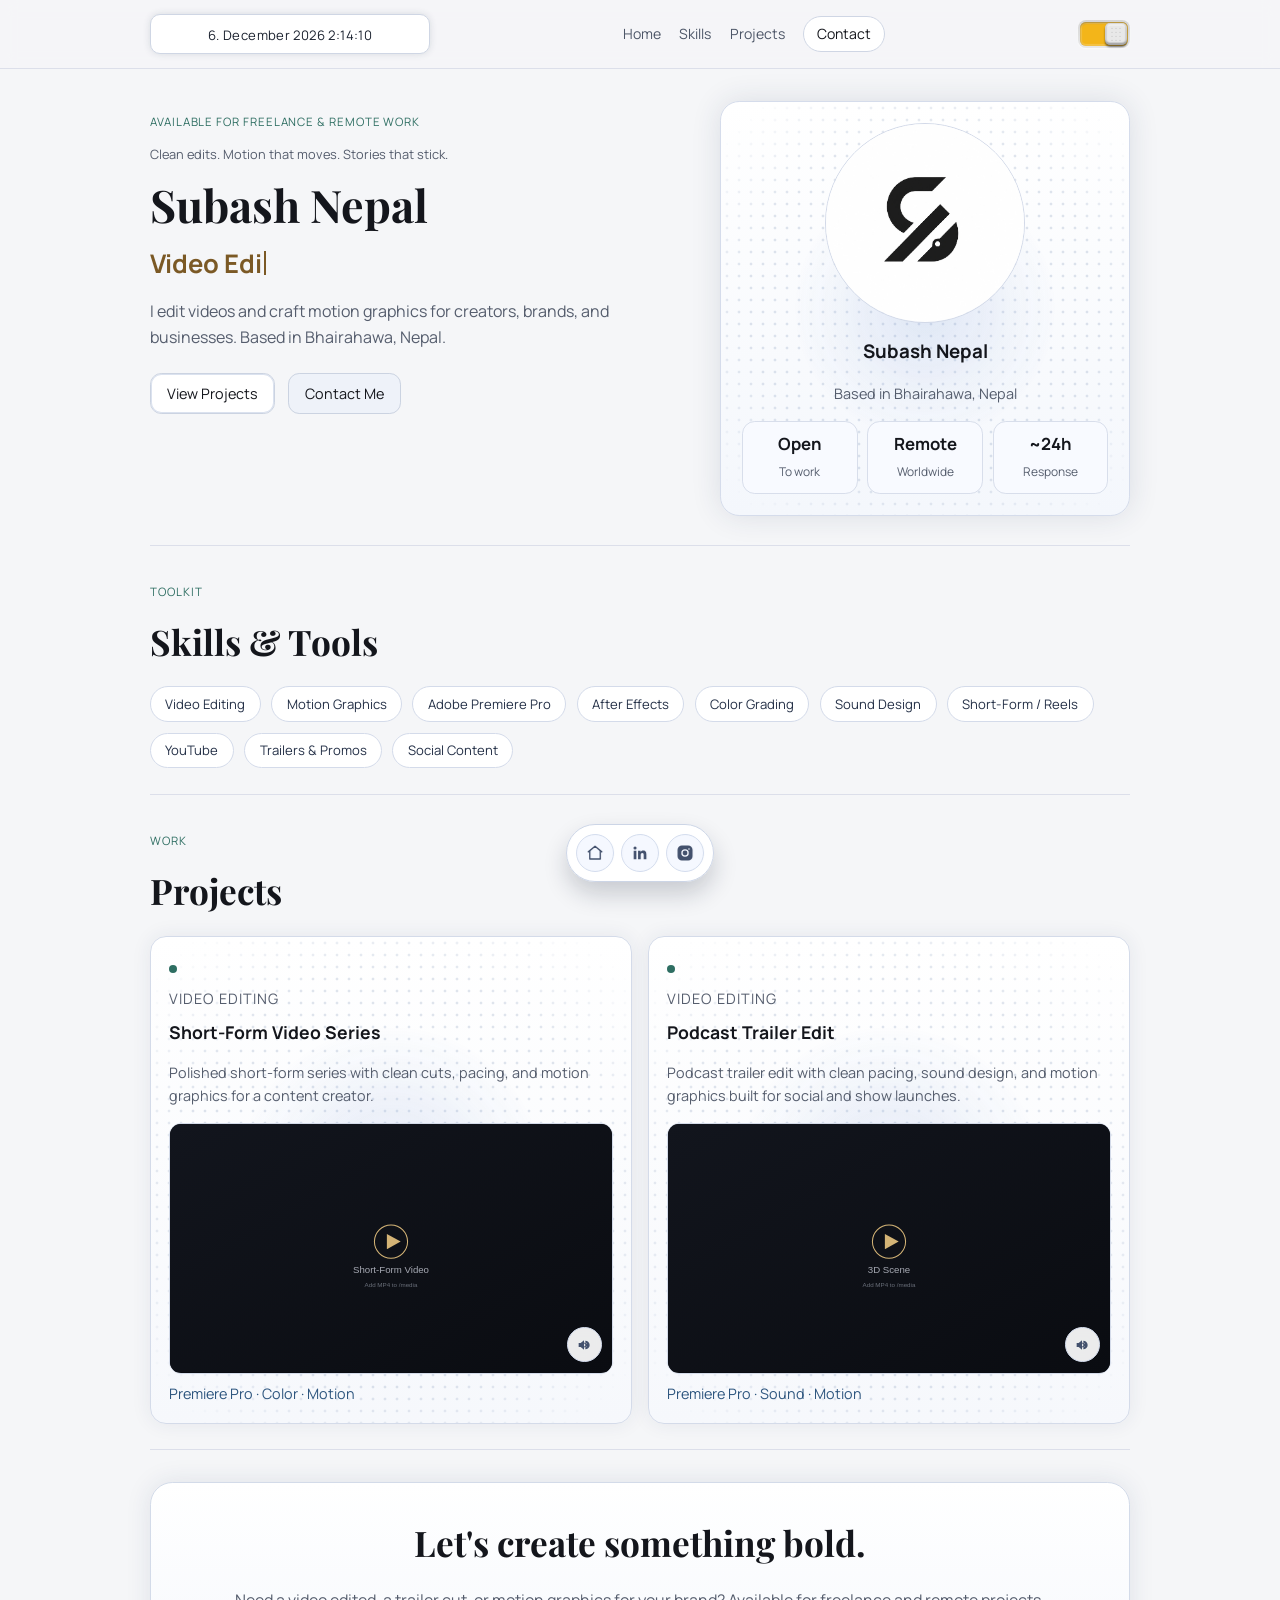
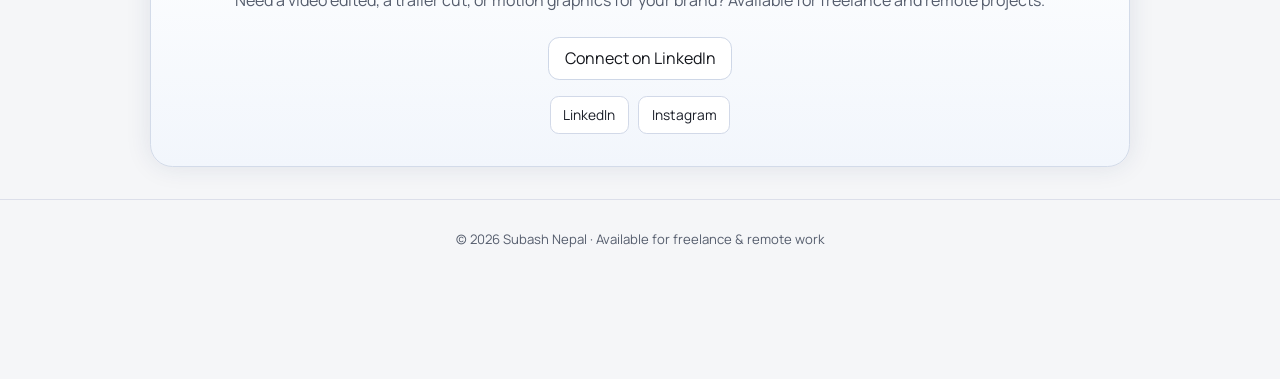
==== index.html @ dfe5659e "Initial commit: Subash Nepal Portfolio Website" ====
<!DOCTYPE html>
<html lang="en">
<head>
  <meta charset="UTF-8">
  <meta name="viewport" content="width=device-width, initial-scale=1.0">
  <meta name="referrer" content="strict-origin-when-cross-origin">
  <title>Subash Nepal | Video Editor &amp; Motion Designer</title>
  <meta name="description" content="Subash Nepal is a video editor and motion designer from Bhairahawa, Nepal. Available for freelance and remote work.">
  <link rel="icon" type="image/webp" href="media/SubashNepal.webp">
  <link rel="preconnect" href="https://fonts.googleapis.com">
  <link rel="preconnect" href="https://fonts.gstatic.com" crossorigin>
  <link href="https://fonts.googleapis.com/css2?family=Manrope:wght@400;500;600;700;800&family=Playfair+Display:wght@600;700&display=swap" rel="stylesheet">
  <link rel="stylesheet" href="style.css">
</head>
<body>
  <header class="site-header">
    <div class="container nav-shell">
      <div id="clock" class="clock nav-clock" aria-live="polite">loading ...</div>
      <nav class="nav-links" aria-label="Main navigation">
        <a href="#home">Home</a>
        <a href="#skills">Skills</a>
        <a href="#projects">Projects</a>
        <a class="contact-pill" href="#contact">Contact</a>
      </nav>
      <div class="toggle-wrapper" title="Toggle theme">
        <input id="theme-toggle" class="toggle-checkbox" type="checkbox" aria-label="Toggle theme">
        <div class="toggle-container">
          <div class="toggle-button">
            <div class="toggle-button-circles-container">
              <div class="toggle-button-circle"></div>
              <div class="toggle-button-circle"></div>
              <div class="toggle-button-circle"></div>
              <div class="toggle-button-circle"></div>
              <div class="toggle-button-circle"></div>
              <div class="toggle-button-circle"></div>
              <div class="toggle-button-circle"></div>
              <div class="toggle-button-circle"></div>
              <div class="toggle-button-circle"></div>
              <div class="toggle-button-circle"></div>
              <div class="toggle-button-circle"></div>
              <div class="toggle-button-circle"></div>
            </div>
          </div>
        </div>
      </div>
    </div>
  </header>

  <main class="container">
    <section id="home" class="hero">
      <div class="hero-left">
        <p class="label">Available for freelance &amp; remote work</p>
        <div class="typewriter-wrap" aria-live="polite">
          <p class="typewriter-kicker">Clean edits. Motion that moves. Stories that stick.</p>
          <h1 id="typewriter-name" class="typewriter-line"></h1>
          <h2 id="typewriter-role" class="typewriter-line role"></h2>
        </div>
        <p class="intro">
          I edit videos and craft motion graphics for creators, brands, and businesses. Based in Bhairahawa, Nepal.
        </p>
        <div class="hero-actions">
          <a class="btn btn-primary" href="#projects">View Projects</a>
          <a class="btn btn-ghost" href="#contact">Contact Me</a>
        </div>
      </div>

      <aside class="hero-card">
        <span class="dotted-glow" aria-hidden="true"></span>
        <img class="avatar" src="media/SubashNepal.webp" alt="Subash Nepal" width="200" height="200">
        <h3>Subash Nepal</h3>
        <p>Based in Bhairahawa, Nepal</p>
        <div class="stats">
          <div><strong>Open</strong><span>To work</span></div>
          <div><strong>Remote</strong><span>Worldwide</span></div>
          <div><strong>~24h</strong><span>Response</span></div>
        </div>
      </aside>
    </section>

    <section id="skills" class="section-block">
      <p class="kicker">Toolkit</p>
      <h4>Skills &amp; Tools</h4>
      <div class="chip-list">
        <span>Video Editing</span>
        <span>Motion Graphics</span>
        <span>Adobe Premiere Pro</span>
        <span>After Effects</span>
        <span>Color Grading</span>
        <span>Sound Design</span>
        <span>Short-Form / Reels</span>
        <span>YouTube</span>
        <span>Trailers &amp; Promos</span>
        <span>Social Content</span>
      </div>
    </section>

    <section id="projects" class="section-block">
      <p class="kicker">Work</p>
      <h4>Projects</h4>
      <div class="project-grid">
        <article class="project-card">
          <span class="dotted-glow" aria-hidden="true"></span>
          <span class="dot" aria-hidden="true"></span>
          <p class="project-cat">Video Editing</p>
          <h5>Short-Form Video Series</h5>
          <p>Polished short-form series with clean cuts, pacing, and motion graphics for a content creator.</p>
          <div class="project-media">
            <video class="bare-video" autoplay muted loop playsinline preload="metadata" poster="media/short-form-poster.svg">
              <source src="media/short-form-series.mp4" type="video/mp4">
            </video>
            <button type="button" class="mute-btn" aria-label="Unmute video" aria-pressed="true">
              <svg class="icon-muted" viewBox="0 0 24 24" aria-hidden="true"><path fill="currentColor" d="M16.5 12a4.5 4.5 0 0 0-2.5-4V5.5a6.5 6.5 0 0 1 0 13v-2.5a4.5 4.5 0 0 0 2.5-4zM4 9v6h3l5 4V5L7 9H4zm13.5 3L20 14.5 18.5 16 16 13.5 13.5 16 12 14.5 14.5 12 12 9.5 13.5 8 16 10.5 18.5 8 20 9.5 17.5 12z"/></svg>
              <svg class="icon-unmuted" viewBox="0 0 24 24" aria-hidden="true"><path fill="currentColor" d="M4 9v6h3l5 4V5L7 9H4zm11.5 3a4.5 4.5 0 0 0-2.5-4v8a4.5 4.5 0 0 0 2.5-4zm-2.5-8.5v2.5a6.5 6.5 0 0 1 0 13v2.5a9 9 0 0 0 0-18z"/></svg>
            </button>
          </div>
          <p class="project-tools">Premiere Pro · Color · Motion</p>
        </article>

        <article class="project-card">
          <span class="dotted-glow" aria-hidden="true"></span>
          <span class="dot" aria-hidden="true"></span>
          <p class="project-cat">Video Editing</p>
          <h5>Podcast Trailer Edit</h5>
          <p>Podcast trailer edit with clean pacing, sound design, and motion graphics built for social and show launches.</p>
          <div class="project-media">
            <video class="bare-video" autoplay muted loop playsinline preload="metadata" poster="media/3d-scene-poster.svg">
              <source src="media/3d-scene.mp4" type="video/mp4">
            </video>
            <button type="button" class="mute-btn" aria-label="Unmute video" aria-pressed="true">
              <svg class="icon-muted" viewBox="0 0 24 24" aria-hidden="true"><path fill="currentColor" d="M16.5 12a4.5 4.5 0 0 0-2.5-4V5.5a6.5 6.5 0 0 1 0 13v-2.5a4.5 4.5 0 0 0 2.5-4zM4 9v6h3l5 4V5L7 9H4zm13.5 3L20 14.5 18.5 16 16 13.5 13.5 16 12 14.5 14.5 12 12 9.5 13.5 8 16 10.5 18.5 8 20 9.5 17.5 12z"/></svg>
              <svg class="icon-unmuted" viewBox="0 0 24 24" aria-hidden="true"><path fill="currentColor" d="M4 9v6h3l5 4V5L7 9H4zm11.5 3a4.5 4.5 0 0 0-2.5-4v8a4.5 4.5 0 0 0 2.5-4zm-2.5-8.5v2.5a6.5 6.5 0 0 1 0 13v2.5a9 9 0 0 0 0-18z"/></svg>
            </button>
          </div>
          <p class="project-tools">Premiere Pro · Sound · Motion</p>
        </article>
      </div>
    </section>

    <section id="contact" class="cta">
      <h4>Let's create something bold.</h4>
      <p>Need a video edited, a trailer cut, or motion graphics for your brand? Available for freelance and remote projects.</p>
      <a class="mail" href="https://www.linkedin.com/in/subashnpfr/" target="_blank" rel="noopener">Connect on LinkedIn</a>
      <div class="socials">
        <a href="https://www.linkedin.com/in/subashnpfr/" target="_blank" rel="noopener">LinkedIn</a>
        <a href="https://www.instagram.com/subashnp_/" target="_blank" rel="noopener">Instagram</a>
      </div>
    </section>
  </main>

  <footer class="footer">
    <p>&copy; 2026 Subash Nepal · Available for freelance &amp; remote work</p>
  </footer>

  <nav class="floating-dock" id="floating-dock" aria-label="Quick links">
    <a href="#home" class="dock-item" data-label="Home" aria-label="Home">
      <svg viewBox="0 0 24 24" fill="none" stroke="currentColor" stroke-width="1.8" stroke-linecap="round" stroke-linejoin="round">
        <path d="M3 10.5L12 3l9 7.5"></path>
        <path d="M5 9.8V20h14V9.8"></path>
      </svg>
    </a>
    <a href="https://www.linkedin.com/in/subashnpfr/" target="_blank" rel="noopener" class="dock-item" data-label="LinkedIn" aria-label="LinkedIn">
      <svg viewBox="0 0 24 24" fill="currentColor">
        <path d="M20.447 20.452h-3.554v-5.569c0-1.328-.027-3.037-1.852-3.037-1.853 0-2.136 1.445-2.136 2.939v5.667H9.351V9h3.414v1.561h.046c.477-.9 1.637-1.85 3.37-1.85 3.601 0 4.267 2.37 4.267 5.455v6.286zM5.337 7.433a2.062 2.062 0 0 1-2.063-2.065 2.064 2.064 0 1 1 2.063 2.065zm1.782 13.019H3.555V9h3.564v11.452z"></path>
      </svg>
    </a>
    <a href="https://www.instagram.com/subashnp_/" target="_blank" rel="noopener" class="dock-item" data-label="Instagram" aria-label="Instagram">
      <svg viewBox="0 0 24 24" fill="currentColor">
        <path d="M7.8 2h8.4A5.8 5.8 0 0 1 22 7.8v8.4A5.8 5.8 0 0 1 16.2 22H7.8A5.8 5.8 0 0 1 2 16.2V7.8A5.8 5.8 0 0 1 7.8 2zm4.2 5a5 5 0 1 0 0 10 5 5 0 0 0 0-10zm0 1.8a3.2 3.2 0 1 1 0 6.4 3.2 3.2 0 0 1 0-6.4zM17.3 5.6a1.1 1.1 0 1 0 0 2.2 1.1 1.1 0 0 0 0-2.2z"></path>
      </svg>
    </a>
  </nav>

  <script src="script.js"></script>
</body>
</html>
---- style.css ----
:root {
  --bg: #050505;
  --surface: #101115;
  --surface-soft: #161820;
  --text: #f3f3f3;
  --muted: #a6a9b3;
  --line: #1d212a;
  --accent: #d4b476;
  --accent-soft: #9fd8c8;
}

* {
  box-sizing: border-box;
}

html {
  scroll-behavior: smooth;
}

body {
  margin: 0;
  font-family: "Manrope", system-ui, sans-serif;
  background: var(--bg);
  color: var(--text);
  line-height: 1.6;
  padding-bottom: 100px;
}

.container {
  width: min(980px, calc(100% - 2rem));
  margin-inline: auto;
}

.site-header {
  position: sticky;
  top: 0;
  z-index: 20;
  backdrop-filter: blur(8px);
  background: rgba(8, 8, 10, 0.85);
  border-bottom: 1px solid var(--line);
}

.nav-shell {
  min-height: 68px;
  display: flex;
  align-items: center;
  justify-content: space-between;
  gap: 1rem;
}

.brand {
  color: var(--text);
  text-decoration: none;
  font-weight: 800;
  font-size: 1.25rem;
}

.clock.nav-clock {
  height: 40px;
  min-width: 280px;
  line-height: 40px;
  padding: 0 14px;
  background: #222;
  color: #eee;
  text-align: center;
  border-radius: 10px;
  border: 1px solid #363c49;
  box-shadow: 0 0 7px #222;
  text-shadow: 0 0 3px #fff;
  font-family: "liquid_crystalregular", "Manrope", sans-serif;
  font-size: 0.82rem;
  letter-spacing: 0.03em;
  white-space: nowrap;
  user-select: none;
  -webkit-user-drag: none;
}

.nav-links {
  display: flex;
  gap: 1.15rem;
  align-items: center;
}

.nav-links a {
  color: var(--muted);
  text-decoration: none;
  font-size: 0.88rem;
  transition: color 0.2s ease;
}

.nav-links a:hover {
  color: var(--text);
}

.contact-pill {
  border: 1px solid #2b303b;
  background: #1a1d25;
  color: var(--text) !important;
  padding: 0.36rem 0.82rem;
  border-radius: 999px;
}

.toggle-wrapper {
  display: flex;
  justify-content: center;
  align-items: center;
  position: relative;
  border-radius: 0.5em;
  padding: 0.125em;
  background-image: linear-gradient(to bottom, #d5d5d5, #e8e8e8);
  box-shadow: 0 1px 1px rgb(255 255 255 / 0.6);
  font-size: 1rem;
}

.toggle-checkbox {
  appearance: none;
  position: absolute;
  z-index: 1;
  border-radius: inherit;
  width: 100%;
  height: 100%;
  font: inherit;
  opacity: 0;
  cursor: pointer;
}

.toggle-checkbox:focus-visible + .toggle-container {
  outline: 2px solid rgba(212, 180, 118, 0.65);
  outline-offset: 2px;
}

.toggle-container {
  display: flex;
  align-items: center;
  position: relative;
  border-radius: 0.375em;
  width: 3em;
  height: 1.5em;
  background-color: #e8e8e8;
  box-shadow: inset 0 0 0.0625em 0.125em rgb(255 255 255 / 0.2),
    inset 0 0.0625em 0.125em rgb(0 0 0 / 0.4);
  transition: background-color 0.4s linear;
}

.toggle-checkbox:checked + .toggle-container {
  background-color: #f3b519;
}

.toggle-button {
  display: flex;
  justify-content: center;
  align-items: center;
  position: absolute;
  left: 0.0625em;
  border-radius: 0.3125em;
  width: 1.375em;
  height: 1.375em;
  background-color: #e8e8e8;
  box-shadow: inset 0 -0.0625em 0.0625em 0.125em rgb(0 0 0 / 0.1),
    inset 0 -0.125em 0.0625em rgb(0 0 0 / 0.2),
    inset 0 0.1875em 0.0625em rgb(255 255 255 / 0.3),
    0 0.125em 0.125em rgb(0 0 0 / 0.5);
  transition: left 0.4s;
}

.toggle-checkbox:checked + .toggle-container > .toggle-button {
  left: 1.5625em;
}

.toggle-button-circles-container {
  display: grid;
  grid-template-columns: repeat(3, min-content);
  gap: 0.125em;
  position: absolute;
  margin: 0 auto;
}

.toggle-button-circle {
  border-radius: 50%;
  width: 0.125em;
  height: 0.125em;
  background-image: radial-gradient(circle at 50% 0, #f5f5f5, #c4c4c4);
}

.hero {
  margin-top: 2rem;
  display: grid;
  grid-template-columns: 1.2fr 0.9fr;
  gap: 1.5rem;
  border-bottom: 1px solid var(--line);
  padding-bottom: 1.8rem;
}

.label,
.kicker {
  text-transform: uppercase;
  color: var(--accent-soft);
  letter-spacing: 0.08em;
  font-size: 0.72rem;
  margin-bottom: 0.8rem;
}

h1,
h2,
h3,
h4,
h5 {
  margin: 0;
}

h1 {
  font-family: "Playfair Display", Georgia, serif;
  font-size: clamp(2rem, 6vw, 2.8rem);
}

h2 {
  color: var(--accent);
  font-size: clamp(1.2rem, 3vw, 1.6rem);
}

.typewriter-wrap {
  display: flex;
  flex-direction: column;
  align-items: flex-start;
  gap: 0.2rem;
}

.typewriter-kicker {
  color: var(--muted);
  font-size: 0.8rem;
  margin: 0 0 0.1rem;
}

.typewriter-line {
  position: relative;
  min-height: 1.25em;
}

.typewriter-line::after {
  content: "";
  display: inline-block;
  width: 2px;
  height: 0.95em;
  margin-left: 0.08em;
  background: currentColor;
  vertical-align: -0.08em;
  animation: caret-blink 1s steps(1, end) infinite;
}

.typewriter-line.done::after {
  display: none;
}

@keyframes caret-blink {
  0%,
  48% {
    opacity: 1;
  }
  52%,
  100% {
    opacity: 0;
  }
}

.intro {
  color: var(--muted);
  max-width: 54ch;
  margin-top: 0.9rem;
}

.hero-actions {
  margin-top: 1.4rem;
  display: flex;
  gap: 0.8rem;
  flex-wrap: wrap;
}

.btn {
  display: inline-flex;
  align-items: center;
  justify-content: center;
  border-radius: 0.7rem;
  border: 1px solid #2b313d;
  text-decoration: none;
  color: var(--text);
  padding: 0.52rem 1rem;
  font-size: 0.9rem;
}

.btn-primary {
  background: #121720;
  box-shadow: 0 0 0 1px #1d2633 inset;
}

.btn-ghost {
  background: #0b0d12;
}

.hero-card {
  background: linear-gradient(180deg, #161922, #12141b);
  border: 1px solid #262a34;
  border-radius: 1.2rem;
  padding: 1.3rem;
  box-shadow: 0 0 30px rgba(255, 255, 255, 0.08);
  position: relative;
  overflow: hidden;
}

.avatar {
  width: 200px;
  height: 200px;
  margin: 0 auto 0.9rem;
  border-radius: 50%;
  display: block;
  object-fit: cover;
  border: 1px solid #343949;
  background: #1e2230;
}

.hero-card h3,
.hero-card p {
  text-align: center;
}

.hero-card p {
  color: var(--muted);
  font-size: 0.9rem;
}

.stats {
  margin-top: 1rem;
  display: grid;
  grid-template-columns: repeat(3, 1fr);
  gap: 0.6rem;
}

.stats div {
  background: #0f1118;
  border: 1px solid #252937;
  border-radius: 0.8rem;
  padding: 0.6rem 0.4rem;
  text-align: center;
}

.stats strong {
  display: block;
  font-size: 1.05rem;
}

.stats span {
  color: var(--muted);
  font-size: 0.75rem;
}

.section-block {
  padding-block: 1.6rem;
  border-bottom: 1px solid var(--line);
}

.section-block h4,
.cta h4 {
  font-family: "Playfair Display", Georgia, serif;
  font-size: clamp(1.6rem, 3.5vw, 2.2rem);
  margin-bottom: 1rem;
}

.chip-list {
  display: flex;
  flex-wrap: wrap;
  gap: 0.65rem;
}

.chip-list span {
  border: 1px solid #282d38;
  background: #11141b;
  color: #d4d7de;
  padding: 0.4rem 0.9rem;
  border-radius: 999px;
  font-size: 0.82rem;
}

.project-grid {
  display: grid;
  grid-template-columns: 1fr 1fr;
  gap: 1rem;
}

.project-card {
  border: 1px solid #262b36;
  background: linear-gradient(180deg, #12151d, #101319);
  border-radius: 1rem;
  padding: 1.1rem;
  box-shadow: 0 0 24px rgba(135, 165, 215, 0.08);
  transform-style: preserve-3d;
  transition: transform 220ms ease, box-shadow 220ms ease, border-color 220ms ease;
  will-change: transform;
  position: relative;
  overflow: hidden;
}

.project-card::before {
  content: "";
  position: absolute;
  inset: -35%;
  background: radial-gradient(circle at var(--mx, 50%) var(--my, 50%), rgba(255, 255, 255, 0.16), transparent 45%);
  pointer-events: none;
  opacity: 0;
  transition: opacity 180ms ease;
}

.project-card:hover::before {
  opacity: 1;
}

.project-card .dot {
  transform: translateZ(22px);
}

.project-card .dot {
  width: 8px;
  height: 8px;
  border-radius: 50%;
  background: var(--accent-soft);
  display: inline-block;
}

.project-card h5 {
  margin-top: 0.5rem;
  font-size: 1.1rem;
  transform: translateZ(40px);
}

.project-card p {
  color: var(--muted);
  font-size: 0.9rem;
  min-height: 48px;
  transform: translateZ(55px);
}

.project-card a {
  color: var(--accent);
  text-decoration: none;
  font-size: 0.85rem;
  transform: translateZ(68px);
  display: inline-block;
}

.project-cat {
  margin: 0.45rem 0 0;
  color: var(--accent-soft);
  font-size: 0.72rem;
  text-transform: uppercase;
  letter-spacing: 0.08em;
  min-height: 0 !important;
  transform: translateZ(30px);
}

.project-tools {
  margin: 0.55rem 0 0;
  color: var(--accent);
  font-size: 0.82rem;
  min-height: 0 !important;
  transform: translateZ(68px);
}

.project-media {
  margin-top: 0.75rem;
  border-radius: 0.75rem;
  overflow: hidden;
  border: 1px solid #2a303c;
  background: #0a0c11;
  aspect-ratio: 16 / 9;
  transform: translateZ(50px);
  position: relative;
}

.project-media video,
.project-media iframe {
  display: block;
  width: 100%;
  height: 100%;
  border: 0;
  background: #0a0c11;
}

.project-media video {
  object-fit: cover;
}

.bare-video {
  cursor: default;
}

.bare-video::-webkit-media-controls {
  display: none !important;
}

.mute-btn {
  position: absolute;
  right: 0.65rem;
  bottom: 0.65rem;
  z-index: 3;
  width: 2.2rem;
  height: 2.2rem;
  border-radius: 999px;
  border: 1px solid #2b303b;
  background: rgba(15, 18, 24, 0.88);
  color: #e5e8ef;
  display: grid;
  place-items: center;
  cursor: pointer;
  backdrop-filter: blur(6px);
  padding: 0;
}

.mute-btn svg {
  width: 1rem;
  height: 1rem;
}

.mute-btn .icon-unmuted {
  display: none;
}

.mute-btn[aria-pressed="false"] .icon-muted {
  display: none;
}

.mute-btn[aria-pressed="false"] .icon-unmuted {
  display: block;
}

.mute-btn:hover {
  background: rgba(29, 35, 48, 0.95);
  border-color: #3b4760;
}

body.light .mute-btn {
  background: rgba(255, 255, 255, 0.92);
  border-color: #d3dced;
  color: #43516d;
}

body.light .mute-btn:hover {
  background: #e9f0ff;
  border-color: #afbfdf;
}



.hero-card > *:not(.dotted-glow),
.project-card > *:not(.dotted-glow) {
  position: relative;
  z-index: 2;
}

.dotted-glow {
  position: absolute;
  inset: 0;
  z-index: 1;
  pointer-events: none;
  opacity: 0.95;
  background-image:
    radial-gradient(circle at 50% 50%, rgba(117, 196, 255, 0.22), transparent 45%),
    radial-gradient(circle, rgba(172, 196, 255, 0.28) 1px, transparent 1.7px);
  background-size: 100% 100%, 12px 12px;
  background-position: center center, 0 0;
  mask-image: radial-gradient(circle at center, rgba(0, 0, 0, 0.95) 60%, rgba(0, 0, 0, 0) 92%);
  animation: dotted-pan 9s linear infinite;
}

@keyframes dotted-pan {
  from {
    background-position: center center, 0 0;
  }
  to {
    background-position: center center, 36px 24px;
  }
}

.cta {
  margin-top: 2rem;
  margin-bottom: 2rem;
  text-align: center;
  background: linear-gradient(180deg, #171a22, #13161d);
  border: 1px solid #252a36;
  border-radius: 1.4rem;
  padding: 2rem 1rem;
  box-shadow: 0 0 32px rgba(255, 255, 255, 0.08);
}

.cta p {
  color: var(--muted);
}

.mail {
  display: inline-block;
  margin-top: 0.5rem;
  margin-bottom: 1rem;
  padding: 0.48rem 0.95rem;
  border: 1px solid #2a3040;
  border-radius: 0.7rem;
  color: var(--text);
  text-decoration: none;
  background: #10131b;
}

.socials {
  display: flex;
  justify-content: center;
  gap: 0.55rem;
  flex-wrap: wrap;
}

.socials a {
  color: var(--text);
  text-decoration: none;
  border: 1px solid #2a2f3b;
  border-radius: 0.55rem;
  padding: 0.42rem 0.8rem;
  font-size: 0.86rem;
  background: #0f1218;
}

.footer {
  border-top: 1px solid var(--line);
  text-align: center;
  color: var(--muted);
  font-size: 0.82rem;
  padding: 1rem;
}

.floating-dock {
  position: fixed;
  left: 50%;
  bottom: 18px;
  transform: translateX(-50%);
  display: flex;
  align-items: end;
  gap: 0.45rem;
  padding: 0.55rem;
  border: 1px solid #2b303b;
  border-radius: 999px;
  background: rgba(15, 18, 24, 0.88);
  box-shadow: 0 14px 30px rgba(0, 0, 0, 0.35);
  backdrop-filter: blur(8px);
  z-index: 40;
}

.dock-item {
  --dock-scale: 1;
  width: 38px;
  height: 38px;
  border-radius: 999px;
  border: 1px solid #2f3441;
  background: #151922;
  color: #c8cfdd;
  display: grid;
  place-items: center;
  text-decoration: none;
  transform: scale(var(--dock-scale));
  transform-origin: bottom center;
  transition: transform 140ms ease, background 180ms ease, color 180ms ease, border-color 180ms ease;
  position: relative;
}

.dock-item svg {
  width: 18px;
  height: 18px;
}

.dock-item::after {
  content: attr(data-label);
  position: absolute;
  bottom: calc(100% + 10px);
  left: 50%;
  transform: translateX(-50%) translateY(4px);
  white-space: nowrap;
  font-size: 0.72rem;
  color: #e5e8ef;
  background: rgba(13, 16, 23, 0.96);
  border: 1px solid #2d3444;
  border-radius: 0.45rem;
  padding: 0.25rem 0.45rem;
  opacity: 0;
  pointer-events: none;
  transition: opacity 150ms ease, transform 150ms ease;
}

.dock-item:hover {
  background: #1d2330;
  border-color: #3b4760;
  color: #ffffff;
}

.dock-item:hover::after {
  opacity: 1;
  transform: translateX(-50%) translateY(0);
}

body.light {
  --bg: #f5f6f8;
  --surface: #fff;
  --surface-soft: #f5f6f8;
  --text: #14161c;
  --muted: #555d6d;
  --line: #dcdfea;
  --accent: #7b5925;
  --accent-soft: #2e6e62;
}

body.light .site-header {
  background: rgba(245, 246, 248, 0.9);
}

body.light .nav-links a {
  color: #4d5668;
}

body.light .nav-links a:hover {
  color: #14161c;
}

body.light .contact-pill {
  background: #ffffff;
  border-color: #cfd6e4;
  color: #14161c !important;
}

body.light .clock.nav-clock {
  background: #ffffff;
  color: #1c2330;
  border-color: #cfd6e4;
  box-shadow: 0 0 7px rgba(41, 56, 83, 0.15);
  text-shadow: none;
}

body.light .toggle-wrapper {
  background-image: linear-gradient(to bottom, #d5d5d5, #e8e8e8);
}

body.light .toggle-container {
  background-color: #e8e8e8;
}

body.light .toggle-checkbox:checked + .toggle-container {
  background-color: #f3b519;
}

body.light .btn {
  border-color: #cbd3e1;
  color: #14161c;
}

body.light .btn-primary {
  background: #ffffff;
  box-shadow: inset 0 0 0 1px #dbe2ef;
}

body.light .btn-ghost {
  background: #eef2f9;
}

body.light .hero-card {
  background: linear-gradient(180deg, #ffffff, #f4f7fc);
  border-color: #d5dceb;
  box-shadow: 0 0 30px rgba(31, 49, 80, 0.12);
}

body.light .avatar {
  background: #eef2fa;
  border-color: #d2d9e8;
}

body.light .stats div {
  background: #f8faff;
  border-color: #d8deeb;
}

body.light .chip-list span {
  background: #ffffff;
  border-color: #d4dbea;
  color: #243047;
}

body.light .project-card {
  background: linear-gradient(180deg, #ffffff, #f6f8fc);
  border-color: #d4dbe9;
  box-shadow: 0 0 20px rgba(33, 54, 90, 0.08);
}

body.light .project-card::before {
  background: radial-gradient(circle at var(--mx, 50%) var(--my, 50%), rgba(85, 122, 183, 0.15), transparent 48%);
}

body.light .dotted-glow {
  background-image:
    radial-gradient(circle at 50% 50%, rgba(65, 112, 196, 0.2), transparent 46%),
    radial-gradient(circle, rgba(55, 87, 141, 0.22) 1px, transparent 1.75px);
  opacity: 0.75;
}

body.light .project-card h5 {
  color: #14161c;
}

body.light .project-card a {
  color: #2e567f;
}

body.light .project-media {
  border-color: #d4dbe9;
  background: #eef2f9;
}

body.light .project-tools {
  color: #2e567f;
}

body.light .cta {
  background: linear-gradient(180deg, #ffffff, #f2f6fc);
  border-color: #d3dbe9;
  box-shadow: 0 0 26px rgba(30, 52, 85, 0.1);
}

body.light .mail {
  background: #ffffff;
  border-color: #ced7e7;
  color: #14161c;
}

body.light .socials a {
  background: #ffffff;
  border-color: #d2d9e8;
  color: #1a1e28;
}

body.light .socials a:hover,
body.light .mail:hover,
body.light .btn:hover,
body.light .project-card a:hover {
  filter: brightness(0.96);
}

body.light .floating-dock {
  border-color: #ccd5e6;
  background: rgba(255, 255, 255, 0.92);
  box-shadow: 0 12px 24px rgba(20, 30, 50, 0.2);
}

body.light .dock-item {
  background: #f5f8ff;
  border-color: #d3dced;
  color: #43516d;
}

body.light .dock-item:hover {
  background: #e9f0ff;
  border-color: #afbfdf;
  color: #162235;
}

body.light .dock-item::after {
  background: rgba(255, 255, 255, 0.97);
  color: #1f2b42;
  border-color: #cfd8e8;
}

@media (max-width: 840px) {
  .clock.nav-clock {
    min-width: 205px;
    font-size: 0.69rem;
    padding: 0 10px;
  }

  .nav-links a:not(.contact-pill) {
    display: none;
  }

  .hero {
    grid-template-columns: 1fr;
  }

  .project-grid {
    grid-template-columns: 1fr;
  }

  .floating-dock {
    bottom: 12px;
    padding: 0.45rem;
    gap: 0.35rem;
  }

  .dock-item {
    width: 34px;
    height: 34px;
  }

  .dock-item svg {
    width: 16px;
    height: 16px;
  }
}
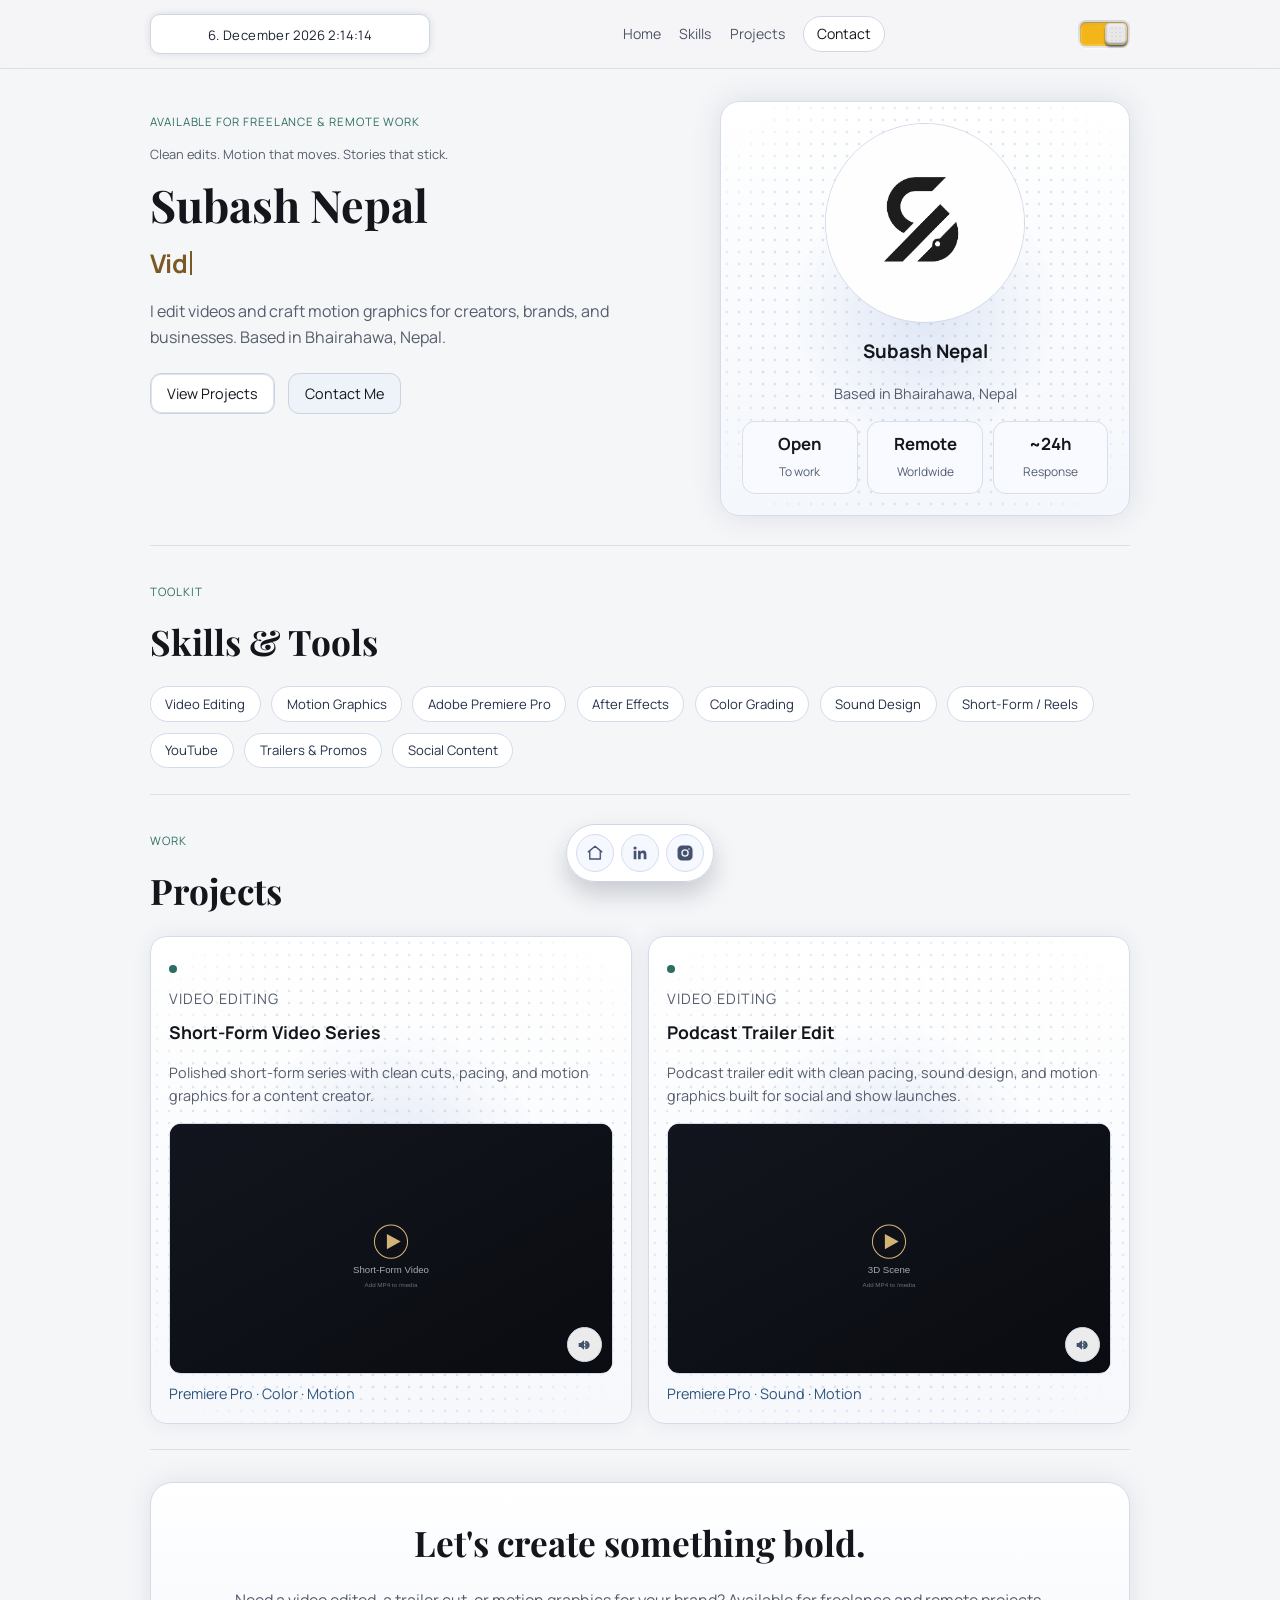
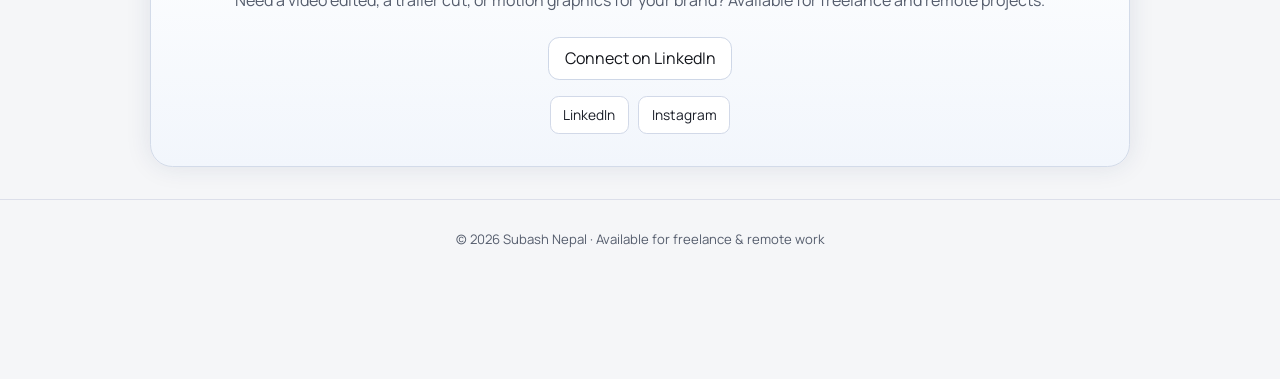
==== commit aa8a89b4: "Update portfolio redesign headers Co-authored-by: surajnpfr <nepalsuraj178@gmail.com>" ====
--- a/index.html
+++ b/index.html
@@ -1,5 +1,6 @@
 <!DOCTYPE html>
 <html lang="en">
+<!-- Portfolio Redesign by Subash Nepal & Suraj Nepal -->
 <head>
   <meta charset="UTF-8">
   <meta name="viewport" content="width=device-width, initial-scale=1.0">
